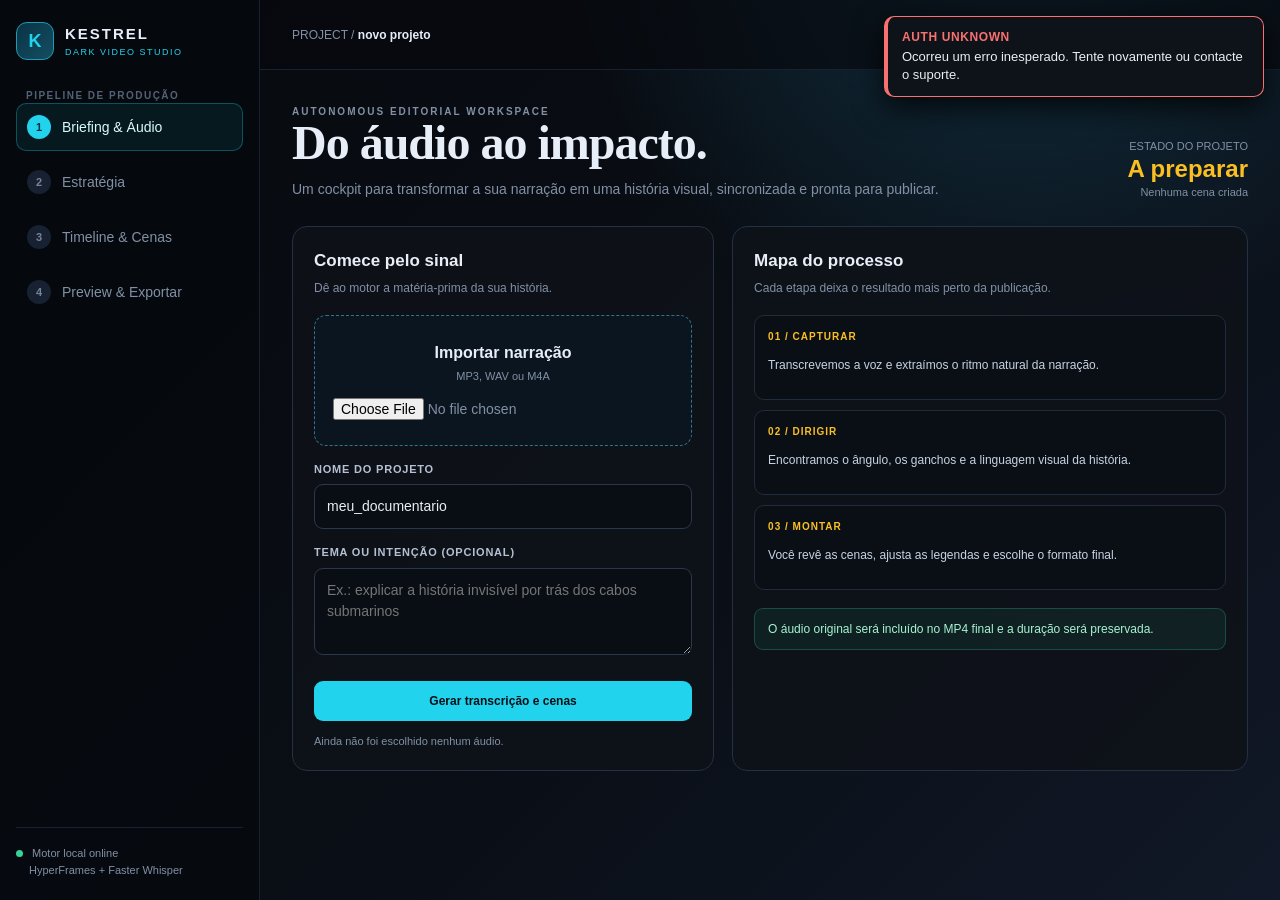
==== frontend/index.html @ e76deb92 "feat: complete Dark Video Studio implementation - Backend: FastAPI with transcribe, build-video, bui" ====
<!DOCTYPE html>
<html lang="pt-PT">
<head>
  <meta charset="UTF-8" />
  <meta name="viewport" content="width=device-width, initial-scale=1.0" />
  <title>Dark Video Studio | Command Center</title>
  <style>
    :root { --bg:#07090d; --panel:#0e1219; --panel2:#121923; --line:#253044; --text:#e8eef7; --muted:#8190a5; --cyan:#22d3ee; --gold:#fbbf24; --green:#34d399; }
    * { box-sizing:border-box; } body { margin:0; min-height:100vh; color:var(--text); background:radial-gradient(circle at 80% -10%,#123344 0,transparent 32%),linear-gradient(135deg,#07090d,#0a0f17 60%,#111827); font:14px/1.5 "Segoe UI",sans-serif; }
    button,input,select,textarea { font:inherit; } button { cursor:pointer; } .shell { min-height:100vh; display:grid; grid-template-columns:260px 1fr; }
    aside { border-right:1px solid #182131; background:rgba(6,9,14,.82); padding:22px 16px; display:flex; flex-direction:column; gap:28px; }
    .brand { display:flex; align-items:center; gap:11px; }.mark { width:38px;height:38px;display:grid;place-items:center;border:1px solid #1d9bb0;background:linear-gradient(135deg,#083344,#164e63);border-radius:11px;color:var(--cyan);font-weight:900;font-size:18px; }.brand b { letter-spacing:2px;font-size:15px; }.brand small { display:block;color:var(--cyan);font-size:9px;letter-spacing:1.5px; }
    .nav-label { color:#536176;text-transform:uppercase;letter-spacing:1.5px;font-size:10px;font-weight:800;padding:0 10px; }.steps { display:grid;gap:7px; }.step { display:flex;align-items:center;gap:11px;padding:11px 10px;border:1px solid transparent;border-radius:10px;color:var(--muted);background:transparent;text-align:left;width:100%; }.step .num { width:24px;height:24px;border-radius:50%;display:grid;place-items:center;background:#182131;color:#75849a;font-size:11px;font-weight:800; }.step.active { background:rgba(34,211,238,.08);border-color:rgba(34,211,238,.3);color:#d9faff; }.step.active .num { background:var(--cyan);color:#042f3b; }.step.done .num { background:var(--green);color:#03251b; }.side-foot { margin-top:auto;border-top:1px solid #182131;padding-top:17px;color:var(--muted);font-size:11px; }.dot { display:inline-block;width:7px;height:7px;border-radius:50%;background:var(--green);margin-right:6px; }
    main { min-width:0; }.topbar { height:70px;border-bottom:1px solid #182131;display:flex;align-items:center;justify-content:space-between;padding:0 32px;background:rgba(7,9,13,.65); }.crumb { color:var(--muted);font-size:12px; }.crumb strong { color:var(--text); }.top-actions { display:flex;gap:9px;align-items:center; }.chip { padding:7px 11px;border:1px solid var(--line);border-radius:8px;color:var(--muted);font-size:11px;background:#0c1119; }.chip.ready { color:#a7f3d0;border-color:#1e6b55; }.content { max-width:1380px;margin:auto;padding:34px 32px 60px; }.hero { display:flex;justify-content:space-between;gap:25px;align-items:end;margin-bottom:26px; }.eyebrow { color:var(--cyan);text-transform:uppercase;letter-spacing:2px;font-size:10px;font-weight:900;margin:0 0 9px; }.hero h1 { font-family:Georgia,serif;font-size:clamp(30px,4vw,48px);line-height:1;margin:0 0 12px;letter-spacing:-1px; }.hero p { color:var(--muted);margin:0;max-width:650px; }.hero-status { text-align:right;color:var(--muted);font-size:11px; }.hero-status b { color:var(--gold);display:block;font-size:24px;line-height:1.2; }
    .view { display:none; }.view.active { display:block;animation:rise .35s ease; } @keyframes rise { from{opacity:0;transform:translateY(8px)}to{opacity:1;transform:none} }.grid { display:grid;gap:18px; }.grid.two { grid-template-columns:minmax(0,.9fr) minmax(0,1.1fr); }.card { background:rgba(14,18,25,.88);border:1px solid var(--line);border-radius:15px;padding:21px; }.card h2 { margin:0 0 5px;font-size:17px; }.sub { color:var(--muted);font-size:12px;margin:0 0 18px; }.label { display:block;color:#b5c1d2;font-size:11px;font-weight:800;text-transform:uppercase;letter-spacing:.8px;margin:15px 0 7px; }.field { width:100%;background:#090e15;color:var(--text);border:1px solid #2b374a;border-radius:9px;padding:11px 12px;outline:none; }.field:focus { border-color:var(--cyan); }.drop { border:1px dashed #347487;border-radius:12px;padding:25px 18px;text-align:center;background:rgba(8,47,73,.19); }.drop strong { display:block;font-size:16px; }.drop span { color:var(--muted);font-size:11px; }.drop input { margin-top:12px;width:100%;color:var(--muted); }.row { display:flex;gap:9px;align-items:center; }.row > * { flex:1; }.btn { border:0;border-radius:9px;padding:11px 14px;color:#031018;background:var(--cyan);font-weight:900;font-size:12px; }.btn.gold { background:var(--gold); }.btn.ghost { color:#c8d4e3;background:#172131;border:1px solid #314057; }.btn:disabled { opacity:.5;cursor:wait; }.actions { display:flex;gap:9px;margin-top:20px; }.actions .btn { flex:1; }.hint { color:var(--muted);font-size:11px;margin:12px 0 0; }.kpis { display:grid;grid-template-columns:repeat(4,1fr);gap:11px;margin-bottom:18px; }.kpi { background:#0c1119;border:1px solid var(--line);border-radius:12px;padding:14px; }.kpi small { color:var(--muted);font-size:10px;text-transform:uppercase;letter-spacing:.7px; }.kpi b { display:block;font-size:22px;margin-top:3px; }.cyan { color:var(--cyan); }.gold { color:var(--gold); }.green { color:var(--green); }
    .strategy-grid { display:grid;grid-template-columns:1fr 1fr;gap:12px; }.strategy-block { background:#0a0f16;border:1px solid #202b3c;border-radius:10px;padding:13px; }.strategy-block h3 { margin:0 0 7px;color:var(--gold);font-size:10px;text-transform:uppercase;letter-spacing:1px; }.strategy-block p,.strategy-block li { color:#c8d3e1;font-size:12px; }.strategy-block ul { margin:0;padding-left:17px; }.source { color:var(--muted);font-size:10px;display:block;margin-top:8px; }
    .timeline { display:grid;gap:10px;margin-top:14px; }.scene { display:grid;grid-template-columns:56px 1fr auto;gap:13px;align-items:center;background:#0a0f16;border:1px solid #202b3c;border-radius:11px;padding:10px; }.scene-index { width:56px;height:50px;display:grid;place-items:center;background:linear-gradient(135deg,#083344,#164e63);color:var(--cyan);border-radius:8px;font-weight:900; }.scene-main { min-width:0; }.scene-top { display:flex;justify-content:space-between;gap:8px;color:var(--muted);font-size:10px;text-transform:uppercase; }.scene textarea { width:100%;margin-top:5px;resize:vertical;min-height:43px;background:transparent;border:0;color:var(--text);outline:none;padding:0;font-size:13px; }.scene select { background:#111a27;color:#bcd0e4;border:1px solid #2b374a;border-radius:7px;padding:7px;font-size:11px; }.empty { padding:35px;text-align:center;color:var(--muted);border:1px dashed #2a374b;border-radius:11px; }.video { width:100%;max-height:570px;background:#020407;border-radius:10px; }.json { max-height:180px;overflow:auto;color:#718096;font:10px/1.4 Consolas,monospace;white-space:pre-wrap;margin-top:15px; }.notice { padding:11px 13px;border-radius:9px;background:rgba(52,211,153,.08);border:1px solid rgba(52,211,153,.25);color:#a7f3d0;font-size:12px;margin-bottom:16px; }.tabs { display:flex;gap:7px;border-bottom:1px solid var(--line);margin-bottom:15px; }.tab { border:0;background:transparent;color:var(--muted);padding:8px 10px;font-size:11px;border-bottom:2px solid transparent; }.tab.active { color:var(--cyan);border-color:var(--cyan); }.api-grid { display:grid;grid-template-columns:1fr 1fr;gap:0 13px; }
    @media(max-width:900px){.shell{grid-template-columns:1fr}aside{position:static;border-right:0;border-bottom:1px solid #182131;padding:13px 16px;}.steps{display:flex;overflow:auto}.step{min-width:max-content}.side-foot{display:none}.topbar{padding:0 18px}.content{padding:24px 18px 45px}.grid.two{grid-template-columns:1fr}.hero{display:block}.hero-status{text-align:left;margin-top:18px}.kpis{grid-template-columns:repeat(2,1fr)}}
    @media(max-width:560px){.strategy-grid,.api-grid{grid-template-columns:1fr}.scene{grid-template-columns:44px 1fr}.scene-index{width:44px;height:44px}.scene select{grid-column:2}.top-actions .chip:first-child{display:none}.actions,.row{flex-direction:column}.row>*{width:100%}}
  </style>
</head>
<body>
  <div class="shell"><aside><div class="brand"><div class="mark">K</div><div><b>KESTREL</b><small>DARK VIDEO STUDIO</small></div></div><div><div class="nav-label">Pipeline de produção</div><div class="steps"><button class="step active" data-view="brief"><span class="num">1</span><span>Briefing & Áudio</span></button><button class="step" data-view="strategy"><span class="num">2</span><span>Estratégia</span></button><button class="step" data-view="edit"><span class="num">3</span><span>Timeline & Cenas</span></button><button class="step" data-view="export"><span class="num">4</span><span>Preview & Exportar</span></button></div></div><div class="side-foot"><span class="dot"></span> Motor local online<br><span style="margin-left:13px">HyperFrames + Faster Whisper</span></div></aside><main><header class="topbar"><div class="crumb">PROJECT / <strong id="crumb-project">novo projeto</strong></div><div class="top-actions"><span class="chip" id="provider-chip">IA local ativa</span><span class="chip ready">● SISTEMA ONLINE</span></div></header><div class="content"><section class="hero"><div><p class="eyebrow">Autonomous editorial workspace</p><h1>Do áudio ao impacto.</h1><p>Um cockpit para transformar a sua narração em uma história visual, sincronizada e pronta para publicar.</p></div><div class="hero-status">ESTADO DO PROJETO<b id="hero-status">A preparar</b><span id="hero-meta">Nenhuma cena criada</span></div></section>
  <section class="view active" id="view-brief"><div class="grid two"><div class="card"><h2>Comece pelo sinal</h2><p class="sub">Dê ao motor a matéria-prima da sua história.</p><div class="drop"><strong>Importar narração</strong><span>MP3, WAV ou M4A</span><input id="audio-file" type="file" accept="audio/*" /></div><label class="label" for="project-name">Nome do projeto</label><input class="field" id="project-name" value="meu_documentario" placeholder="nome do projeto" /><label class="label" for="brief-topic">Tema ou intenção (opcional)</label><textarea class="field" id="brief-topic" rows="3" placeholder="Ex.: explicar a história invisível por trás dos cabos submarinos"></textarea><div class="actions"><button class="btn" id="transcribe-btn">Gerar transcrição e cenas</button></div><p class="hint" id="audio-hint">Ainda não foi escolhido nenhum áudio.</p></div><div class="card"><h2>Mapa do processo</h2><p class="sub">Cada etapa deixa o resultado mais perto da publicação.</p><div class="strategy-block"><h3>01 / Capturar</h3><p>Transcrevemos a voz e extraímos o ritmo natural da narração.</p></div><div class="strategy-block" style="margin-top:10px"><h3>02 / Dirigir</h3><p>Encontramos o ângulo, os ganchos e a linguagem visual da história.</p></div><div class="strategy-block" style="margin-top:10px"><h3>03 / Montar</h3><p>Você revê as cenas, ajusta as legendas e escolhe o formato final.</p></div><div class="notice" style="margin-top:18px">O áudio original será incluído no MP4 final e a duração será preservada.</div></div></div></section>
  <section class="view" id="view-strategy"><div class="card"><div class="row"><div><h2>Radar editorial</h2><p class="sub">Encontre um ângulo forte antes de gastar tempo a editar.</p></div><button class="btn gold" id="strategy-btn">Analisar com IA gratuita</button></div><div class="strategy-grid"><div><label class="label" for="strategy-niche">Tema ou nicho</label><input class="field" id="strategy-niche" placeholder="Tema do documentário" /></div><div><label class="label" for="strategy-context">Contexto da narração</label><textarea class="field" id="strategy-context" rows="2" placeholder="O que a audiência precisa entender?"></textarea></div></div><div id="strategy-result" class="strategy-grid" style="display:none;margin-top:18px"></div></div><div class="kpis" style="margin-top:18px"><div class="kpi"><small>Formato</small><b class="cyan" id="kpi-format">9:16</b></div><div class="kpi"><small>Cenas detectadas</small><b id="kpi-scenes">0</b></div><div class="kpi"><small>Duração</small><b class="gold" id="kpi-duration">--</b></div><div class="kpi"><small>Estado</small><b class="green" id="kpi-state">Rascunho</b></div></div></section>
  <section class="view" id="view-edit"><div class="card"><div class="row"><div><h2>Timeline de edição</h2><p class="sub">Ajuste o texto de cada cena antes de renderizar.</p></div><div class="row"><select class="field" id="transition"><option value="fade">Fade</option><option value="slide_left">Slide</option><option value="cut">Corte</option></select><select class="field" id="effect"><option value="cinematic">Cinematic</option><option value="glow">Glow</option><option value="clean">Clean</option></select></div></div><div class="tabs"><button class="tab active" data-ratio="vertical">VERTICAL 9:16</button><button class="tab" data-ratio="square">QUADRADO 1:1</button><button class="tab" data-ratio="landscape">HORIZONTAL 16:9</button></div><div id="timeline" class="timeline"><div class="empty">Gere a transcrição para abrir a timeline de edição.</div></div></div></section>
  <section class="view" id="view-export"><div class="grid two"><div class="card"><h2>Preview final</h2><p class="sub">Veja exatamente o ficheiro exportado.</p><video id="video-preview" class="video" controls playsinline style="display:none"></video><div id="preview-empty" class="empty">O preview aparecerá depois do render.</div><div class="actions"><button class="btn gold" id="build-btn">Renderizar vídeo final</button><button class="btn ghost" id="shorts-btn">Gerar short vertical</button><a class="btn ghost" id="video-link" href="#" target="_blank" style="display:none;text-align:center;text-decoration:none">Abrir MP4</a></div></div><div class="card"><h2>Entrega</h2><p class="sub">Configurações aplicadas ao próximo render.</p><div class="strategy-block"><h3>Motor de composição</h3><p>HyperFrames · 30 FPS · H.264 · áudio AAC</p></div><div class="strategy-block" style="margin-top:10px"><h3>Conteúdo</h3><p id="delivery-summary">Nenhum vídeo renderizado.</p></div><pre class="json" id="result">Aguardando operação...</pre></div></div></section></div></main></div>
  <script src="auth-handler.js"></script>
  <script>
    // Served from the same origin as the API, so a relative base works on any
    // port and no CORS preflight is involved.
    const apiBase = '';
    const auth = window.AuthHandler ? new window.AuthHandler.AuthErrorHandler({
      feedback: 'toast',
      onRedirect: () => openSettings(),
    }) : null;
    let storyboard = []; let selectedAspectRatio = 'vertical';
    const $ = (id) => document.getElementById(id);
    // Server data (captions come from a transcript) must never be parsed as HTML.
    const esc = (value) => String(value ?? '').replace(/[&<>"']/g, (c) => ({ '&': '&amp;', '<': '&lt;', '>': '&gt;', '"': '&quot;', "'": '&#x27;' }[c]));
    async function apiFetch(path, options) {
      const response = await fetch(`${apiBase}${path}`, options);
      if (response.ok) return response;
      let body = null;
      try { body = await response.json(); } catch { body = null; }
      if (auth) {
        const error = auth.parse(response, body);
        auth.showFeedback(error);
        if (error.requiresSettings) openSettings();
      }
      throw new Error((body && (body.message || body.detail || body.error)) || `Erro ${response.status}`);
    }
    function setStatus(text, meta = '') { $('hero-status').textContent = text; $('hero-meta').textContent = meta; }
    function openSettings() { const panel = document.getElementById('settings-panel'); if (panel) panel.style.display = 'block'; }
    function navigate(view) { document.querySelectorAll('.view').forEach((item) => item.classList.toggle('active', item.id === `view-${view}`)); document.querySelectorAll('.step').forEach((item) => item.classList.toggle('active', item.dataset.view === view)); }
    document.querySelectorAll('.step').forEach((button) => button.addEventListener('click', () => navigate(button.dataset.view)));
    $('audio-file').addEventListener('change', () => { $('audio-hint').textContent = $('audio-file').files[0]?.name || 'Ainda não foi escolhido nenhum áudio.'; });
    function renderTimeline(items) { storyboard = items.map((scene) => ({ ...scene })); $('kpi-scenes').textContent = storyboard.length; $('timeline').innerHTML = storyboard.length ? storyboard.map((scene, index) => `<div class="scene"><div class="scene-index">${String(index + 1).padStart(2, '0')}</div><div class="scene-main"><div class="scene-top"><span>${esc(scene.tone || 'narrative')}</span><span>${Number(scene.start) || 0}s → ${Number(scene.end) || 0}s</span></div><textarea data-index="${index}">${esc(scene.caption || scene.headline || '')}</textarea></div><select data-effect-index="${index}"><option value="cinematic">Cinematic</option><option value="glow">Glow</option><option value="clean">Clean</option></select></div>`).join('') : '<div class="empty">Nenhuma cena disponível.</div>'; $('timeline').querySelectorAll('textarea').forEach((field) => field.addEventListener('input', (event) => { storyboard[Number(event.target.dataset.index)].caption = event.target.value; })); $('timeline').querySelectorAll('select').forEach((field) => field.addEventListener('change', (event) => { storyboard[Number(event.target.dataset.effectIndex)].effect = event.target.value; })); }
    function displayResult(data) { $('result').textContent = JSON.stringify(data, null, 2); const items = data?.render_real?.storyboard || data?.render?.storyboard || data?.storyboard || []; renderTimeline(items); const seconds = data?.segments?.length ? data.segments[data.segments.length - 1].end : 0; $('kpi-duration').textContent = seconds ? `${Math.round(seconds)}s` : '--'; $('crumb-project').textContent = data.project_name || $('project-name').value; }
    $('transcribe-btn').addEventListener('click', async () => { const file = $('audio-file').files[0]; if (!file) { setStatus('Falta o áudio', 'Escolha uma narração para começar'); return; } const name = $('project-name').value.trim() || 'meu_documentario'; const form = new FormData(); form.append('file', file); form.append('project_name', name); setStatus('A transcrever...', 'A separar ideias e ritmo'); $('transcribe-btn').disabled = true; try { const response = await apiFetch('/api/transcribe', { method:'POST', body:form }); const data = await response.json(); displayResult(data); $('strategy-niche').value = $('brief-topic').value; $('strategy-context').value = data.segments.map((item) => item.text).join(' '); $('kpi-state').textContent = 'Estruturado'; setStatus('Cenas prontas', `${data.segments.length} segmentos detectados`); navigate('edit'); } catch (error) { setStatus('Erro', error.message); } finally { $('transcribe-btn').disabled = false; } });
    $('strategy-btn').addEventListener('click', async () => { const niche = $('strategy-niche').value.trim() || $('brief-topic').value.trim(); if (!niche) { setStatus('Falta o tema', 'Indique um nicho para analisar'); return; } $('strategy-btn').disabled = true; setStatus('A analisar...', 'A procurar o melhor ângulo'); try { const response = await apiFetch('/api/strategy', { method:'POST', headers:{'Content-Type':'application/json'}, body:JSON.stringify({ niche, transcript:$('strategy-context').value }) }); const data = await response.json(); $('strategy-result').style.display = 'grid'; $('strategy-result').innerHTML = `<div class="strategy-block"><h3>Ângulo recomendado</h3><p>${esc(data.angle)}</p><p><strong>Gancho:</strong> ${esc(data.hook)}</p><span class="source">Fonte: ${esc(data.source)}</span></div><div class="strategy-block"><h3>Títulos e capítulos</h3><ul>${(data.titles || []).map((item) => `<li>${esc(item)}</li>`).join('')}</ul><strong>Capítulos</strong><ul>${(data.chapters || []).map((item) => `<li>${esc(item)}</li>`).join('')}</ul></div>`; setStatus('Estratégia pronta', 'Ângulo editorial definido'); } catch (error) { setStatus('Falha na análise', error.message); } finally { $('strategy-btn').disabled = false; } });
    document.querySelectorAll('.tab').forEach((tab) => tab.addEventListener('click', () => { selectedAspectRatio = tab.dataset.ratio; document.querySelectorAll('.tab').forEach((item) => item.classList.toggle('active', item === tab)); $('kpi-format').textContent = tab.textContent.split(' ')[1]; }));
    $('build-btn').addEventListener('click', async () => { const name = $('project-name').value.trim() || 'meu_documentario'; if (!storyboard.length) { setStatus('Falta a timeline', 'Gere primeiro a transcrição'); navigate('brief'); return; } const form = new FormData(); form.append('project_name', name); form.append('transition', $('transition').value); form.append('effect', $('effect').value); form.append('include_captions', 'true'); form.append('aspect_ratio', selectedAspectRatio); form.append('topic', ($('strategy-niche').value || $('brief-topic').value || '').trim()); form.append('storyboard_json', JSON.stringify(storyboard)); $('build-btn').disabled = true; setStatus('A renderizar...', 'Composição, legendas e áudio — pode demorar 1-2 minutos'); $('delivery-summary').textContent = 'A compor...'; try { const response = await apiFetch('/api/build-video', { method:'POST', body:form }); const data = await response.json(); const render = data.render_real || data.render || {}; if (render.status === 'error') throw new Error(render.error || 'O render falhou'); displayResult(data); const url = `${apiBase}/api/project/${encodeURIComponent(name)}/video?t=${Date.now()}`; $('video-preview').src = url; $('video-preview').style.display = 'block'; $('preview-empty').style.display = 'none'; $('video-link').href = url; $('video-link').style.display = 'block'; const withMedia = typeof render.scenes_with_media === 'number' ? render.scenes_with_media : '?'; $('delivery-summary').textContent = `${render.resolution || '?'} · ${Math.round(render.video_duration || 0)}s · ${withMedia} cena(s) com imagem · áudio incluído`; $('kpi-state').textContent = 'Exportado'; setStatus('Vídeo pronto', 'MP4 completo para publicar'); navigate('export'); } catch (error) { setStatus('Erro no render', error.message); } finally { $('build-btn').disabled = false; } });
    $('shorts-btn').addEventListener('click', async () => { const name = $('project-name').value.trim() || 'meu_documentario'; $('shorts-btn').disabled = true; setStatus('A detectar destaques...', 'A escolher os melhores momentos'); $('delivery-summary').textContent = 'A analisar destaques...'; try { const form = new FormData(); form.append('project_name', name); form.append('aspect_ratio', 'vertical'); form.append('include_karaoke', 'true'); form.append('max_highlights', '3'); const response = await apiFetch('/api/shorts', { method:'POST', body:form }); const data = await response.json(); const url = `${apiBase}/api/project/${encodeURIComponent(name)}/shorts/video?t=${Date.now()}`; $('video-preview').src = url; $('video-preview').style.display = 'block'; $('preview-empty').style.display = 'none'; $('video-link').href = url; $('video-link').style.display = 'block'; $('delivery-summary').textContent = `Short ${Math.round(data.video_duration || 0)}s · ${data.highlights_count} destaques · ${data.resolution || '?'} · karaoke ${data.karaoke ? 'on' : 'off'}`; setStatus('Short pronto', `${data.highlights_count} destaques cortados`); $('result').textContent = JSON.stringify(data, null, 2); } catch (error) { setStatus('Erro no short', error.message); } finally { $('shorts-btn').disabled = false; } });
    apiFetch('/api/providers').then((response) => response.json()).then((data) => {
      const providers = data.providers || {};
      const active = Object.values(providers).filter((item) => item.enabled).length;
      const chip = $('provider-chip');
      chip.textContent = active ? `${active} fornecedor(es) ativo(s)` : 'Nenhum fornecedor activo';
      const ai = providers.openrouter || {};
      if (ai.quota_exhausted) {
        chip.textContent = 'IA: quota diária esgotada';
        chip.classList.add('ready');
        chip.title = `0 de ${ai.quota_limit ?? '?'} pedidos grátis usados hoje. A IA volta a funcionar amanhã.`;
      } else if (typeof ai.quota_remaining === 'number' && ai.quota_limit) {
        chip.textContent = `IA: ${ai.quota_remaining}/${ai.quota_limit} grátis hoje`;
        chip.title = 'Pedidos restantes no plano gratuito do OpenRouter para hoje';
        if (ai.quota_remaining <= 5) chip.classList.add('ready');
      }
    }).catch(() => { $('provider-chip').textContent = 'API offline'; });
  </script>
  <script>
    const settingsButton = document.createElement('button');
    settingsButton.className = 'chip';
    settingsButton.textContent = '⚙ APIs';
    settingsButton.style.cursor = 'pointer';
    document.querySelector('.top-actions').prepend(settingsButton);
    const settingsPanel = document.createElement('div');
    settingsPanel.id = 'settings-panel';
    settingsPanel.style.cssText = 'display:none;position:fixed;z-index:20;top:78px;right:24px;width:min(440px,calc(100vw - 32px));background:#0e1219;border:1px solid #314057;border-radius:14px;padding:18px;box-shadow:0 18px 60px #000b;color:#e8eef7';
    settingsPanel.innerHTML = '<h2 style="margin:0 0 5px;font-size:16px">Configurar fornecedores</h2><p style="color:#8190a5;font-size:11px;margin:0 0 12px">As chaves ficam no .env local. Use apenas modelos OpenRouter terminados em :free.</p><div style="display:grid;gap:9px"><input id="settings-openrouter-key" class="field" type="password" placeholder="OpenRouter API key" autocomplete="off"><input id="settings-model" class="field" value="nvidia/nemotron-3-nano-omni-30b-a3b-reasoning:free" placeholder="Modelo gratuito :free"><input id="settings-pexels-key" class="field" type="password" placeholder="Pexels API key" autocomplete="off"><input id="settings-pixabay-key" class="field" type="password" placeholder="Pixabay API key" autocomplete="off"><button id="settings-save" class="btn">Guardar configurações</button><button id="settings-test" class="btn ghost">Testar chave de IA</button><span id="settings-status" style="color:#8190a5;font-size:11px"></span></div>';
    document.body.appendChild(settingsPanel);
    settingsButton.addEventListener('click', () => { settingsPanel.style.display = settingsPanel.style.display === 'none' ? 'block' : 'none'; });
    document.getElementById('settings-save').addEventListener('click', async () => {
      const status = document.getElementById('settings-status');
      const values = { openrouter_api_key: document.getElementById('settings-openrouter-key').value, openrouter_model: document.getElementById('settings-model').value, pexels_api_key: document.getElementById('settings-pexels-key').value, pixabay_api_key: document.getElementById('settings-pixabay-key').value };
      try { const response = await apiFetch('/api/settings', { method:'POST', headers:{'Content-Type':'application/json'}, body:JSON.stringify(values) }); const data = await response.json(); status.textContent = 'Guardado. Fornecedores ativos: ' + Object.values(data.providers).filter((item) => item.enabled).length; } catch (error) { status.textContent = error.message; }
    });
    document.getElementById('settings-test').addEventListener('click', async () => {
      const status = document.getElementById('settings-status');
      status.textContent = 'A testar...';
      try {
        const response = await apiFetch('/api/ai/test', { method:'POST' });
        const data = await response.json();
        status.textContent = `OK: ${data.model} respondeu "${data.response}"`;
      } catch (error) {
        status.textContent = `Falhou: ${error.message}`;
      }
    });
  </script>
</body>
</html>
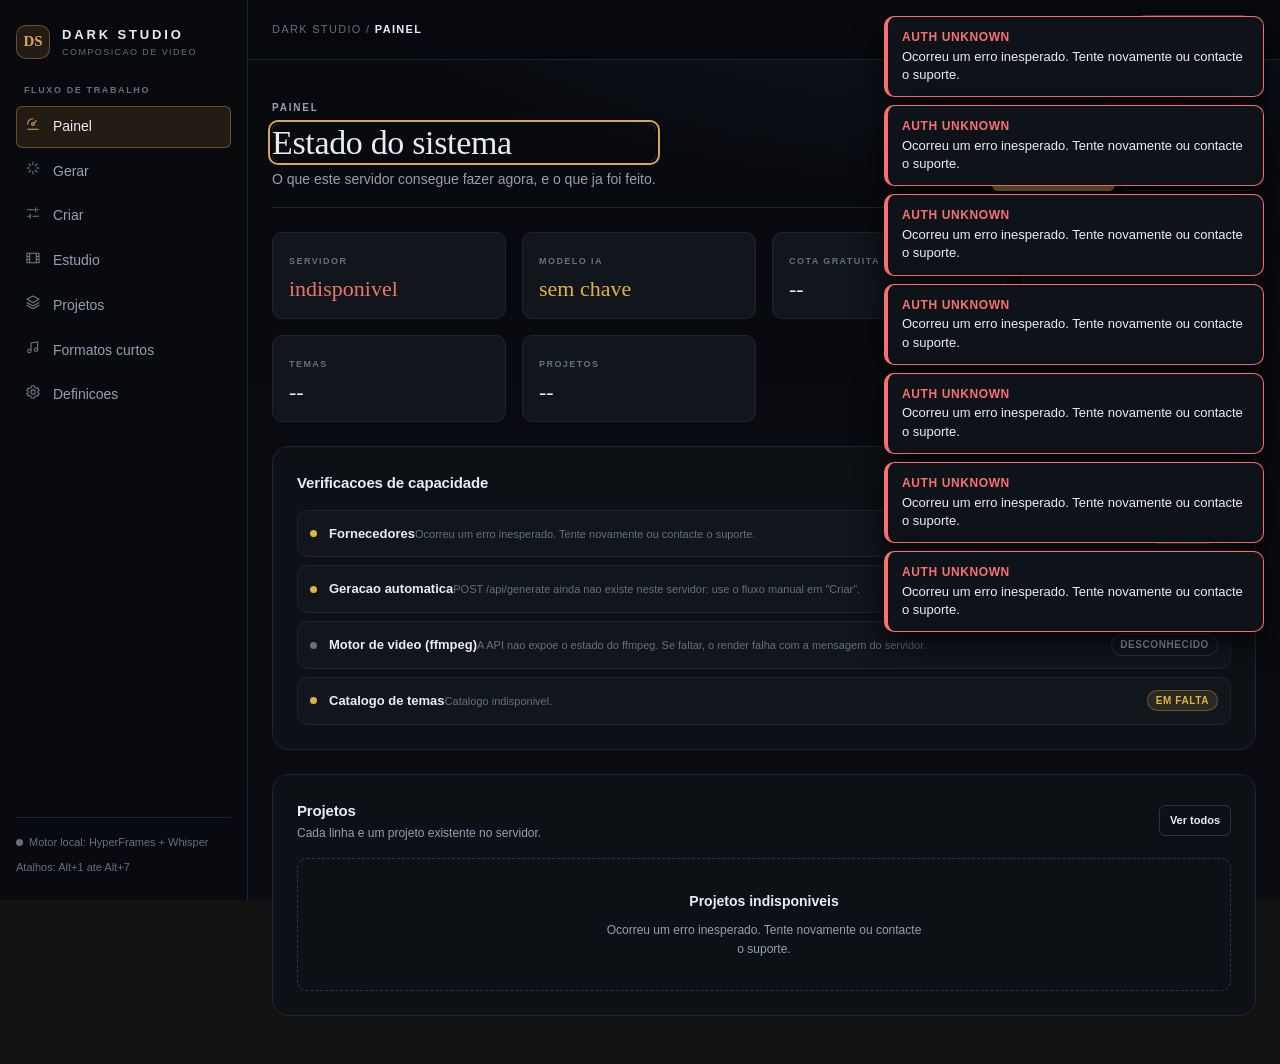
==== commit 4a82c4e6: "feat: one-click generator orchestrator and modular WebUI Adds backend/services/generator.py: a job r" ====
--- a/frontend/index.html
+++ b/frontend/index.html
@@ -1,112 +1,64 @@
-<!DOCTYPE html>
-<html lang="pt-PT">
-<head>
-  <meta charset="UTF-8" />
-  <meta name="viewport" content="width=device-width, initial-scale=1.0" />
-  <title>Dark Video Studio | Command Center</title>
-  <style>
-    :root { --bg:#07090d; --panel:#0e1219; --panel2:#121923; --line:#253044; --text:#e8eef7; --muted:#8190a5; --cyan:#22d3ee; --gold:#fbbf24; --green:#34d399; }
-    * { box-sizing:border-box; } body { margin:0; min-height:100vh; color:var(--text); background:radial-gradient(circle at 80% -10%,#123344 0,transparent 32%),linear-gradient(135deg,#07090d,#0a0f17 60%,#111827); font:14px/1.5 "Segoe UI",sans-serif; }
-    button,input,select,textarea { font:inherit; } button { cursor:pointer; } .shell { min-height:100vh; display:grid; grid-template-columns:260px 1fr; }
-    aside { border-right:1px solid #182131; background:rgba(6,9,14,.82); padding:22px 16px; display:flex; flex-direction:column; gap:28px; }
-    .brand { display:flex; align-items:center; gap:11px; }.mark { width:38px;height:38px;display:grid;place-items:center;border:1px solid #1d9bb0;background:linear-gradient(135deg,#083344,#164e63);border-radius:11px;color:var(--cyan);font-weight:900;font-size:18px; }.brand b { letter-spacing:2px;font-size:15px; }.brand small { display:block;color:var(--cyan);font-size:9px;letter-spacing:1.5px; }
-    .nav-label { color:#536176;text-transform:uppercase;letter-spacing:1.5px;font-size:10px;font-weight:800;padding:0 10px; }.steps { display:grid;gap:7px; }.step { display:flex;align-items:center;gap:11px;padding:11px 10px;border:1px solid transparent;border-radius:10px;color:var(--muted);background:transparent;text-align:left;width:100%; }.step .num { width:24px;height:24px;border-radius:50%;display:grid;place-items:center;background:#182131;color:#75849a;font-size:11px;font-weight:800; }.step.active { background:rgba(34,211,238,.08);border-color:rgba(34,211,238,.3);color:#d9faff; }.step.active .num { background:var(--cyan);color:#042f3b; }.step.done .num { background:var(--green);color:#03251b; }.side-foot { margin-top:auto;border-top:1px solid #182131;padding-top:17px;color:var(--muted);font-size:11px; }.dot { display:inline-block;width:7px;height:7px;border-radius:50%;background:var(--green);margin-right:6px; }
-    main { min-width:0; }.topbar { height:70px;border-bottom:1px solid #182131;display:flex;align-items:center;justify-content:space-between;padding:0 32px;background:rgba(7,9,13,.65); }.crumb { color:var(--muted);font-size:12px; }.crumb strong { color:var(--text); }.top-actions { display:flex;gap:9px;align-items:center; }.chip { padding:7px 11px;border:1px solid var(--line);border-radius:8px;color:var(--muted);font-size:11px;background:#0c1119; }.chip.ready { color:#a7f3d0;border-color:#1e6b55; }.content { max-width:1380px;margin:auto;padding:34px 32px 60px; }.hero { display:flex;justify-content:space-between;gap:25px;align-items:end;margin-bottom:26px; }.eyebrow { color:var(--cyan);text-transform:uppercase;letter-spacing:2px;font-size:10px;font-weight:900;margin:0 0 9px; }.hero h1 { font-family:Georgia,serif;font-size:clamp(30px,4vw,48px);line-height:1;margin:0 0 12px;letter-spacing:-1px; }.hero p { color:var(--muted);margin:0;max-width:650px; }.hero-status { text-align:right;color:var(--muted);font-size:11px; }.hero-status b { color:var(--gold);display:block;font-size:24px;line-height:1.2; }
-    .view { display:none; }.view.active { display:block;animation:rise .35s ease; } @keyframes rise { from{opacity:0;transform:translateY(8px)}to{opacity:1;transform:none} }.grid { display:grid;gap:18px; }.grid.two { grid-template-columns:minmax(0,.9fr) minmax(0,1.1fr); }.card { background:rgba(14,18,25,.88);border:1px solid var(--line);border-radius:15px;padding:21px; }.card h2 { margin:0 0 5px;font-size:17px; }.sub { color:var(--muted);font-size:12px;margin:0 0 18px; }.label { display:block;color:#b5c1d2;font-size:11px;font-weight:800;text-transform:uppercase;letter-spacing:.8px;margin:15px 0 7px; }.field { width:100%;background:#090e15;color:var(--text);border:1px solid #2b374a;border-radius:9px;padding:11px 12px;outline:none; }.field:focus { border-color:var(--cyan); }.drop { border:1px dashed #347487;border-radius:12px;padding:25px 18px;text-align:center;background:rgba(8,47,73,.19); }.drop strong { display:block;font-size:16px; }.drop span { color:var(--muted);font-size:11px; }.drop input { margin-top:12px;width:100%;color:var(--muted); }.row { display:flex;gap:9px;align-items:center; }.row > * { flex:1; }.btn { border:0;border-radius:9px;padding:11px 14px;color:#031018;background:var(--cyan);font-weight:900;font-size:12px; }.btn.gold { background:var(--gold); }.btn.ghost { color:#c8d4e3;background:#172131;border:1px solid #314057; }.btn:disabled { opacity:.5;cursor:wait; }.actions { display:flex;gap:9px;margin-top:20px; }.actions .btn { flex:1; }.hint { color:var(--muted);font-size:11px;margin:12px 0 0; }.kpis { display:grid;grid-template-columns:repeat(4,1fr);gap:11px;margin-bottom:18px; }.kpi { background:#0c1119;border:1px solid var(--line);border-radius:12px;padding:14px; }.kpi small { color:var(--muted);font-size:10px;text-transform:uppercase;letter-spacing:.7px; }.kpi b { display:block;font-size:22px;margin-top:3px; }.cyan { color:var(--cyan); }.gold { color:var(--gold); }.green { color:var(--green); }
-    .strategy-grid { display:grid;grid-template-columns:1fr 1fr;gap:12px; }.strategy-block { background:#0a0f16;border:1px solid #202b3c;border-radius:10px;padding:13px; }.strategy-block h3 { margin:0 0 7px;color:var(--gold);font-size:10px;text-transform:uppercase;letter-spacing:1px; }.strategy-block p,.strategy-block li { color:#c8d3e1;font-size:12px; }.strategy-block ul { margin:0;padding-left:17px; }.source { color:var(--muted);font-size:10px;display:block;margin-top:8px; }
-    .timeline { display:grid;gap:10px;margin-top:14px; }.scene { display:grid;grid-template-columns:56px 1fr auto;gap:13px;align-items:center;background:#0a0f16;border:1px solid #202b3c;border-radius:11px;padding:10px; }.scene-index { width:56px;height:50px;display:grid;place-items:center;background:linear-gradient(135deg,#083344,#164e63);color:var(--cyan);border-radius:8px;font-weight:900; }.scene-main { min-width:0; }.scene-top { display:flex;justify-content:space-between;gap:8px;color:var(--muted);font-size:10px;text-transform:uppercase; }.scene textarea { width:100%;margin-top:5px;resize:vertical;min-height:43px;background:transparent;border:0;color:var(--text);outline:none;padding:0;font-size:13px; }.scene select { background:#111a27;color:#bcd0e4;border:1px solid #2b374a;border-radius:7px;padding:7px;font-size:11px; }.empty { padding:35px;text-align:center;color:var(--muted);border:1px dashed #2a374b;border-radius:11px; }.video { width:100%;max-height:570px;background:#020407;border-radius:10px; }.json { max-height:180px;overflow:auto;color:#718096;font:10px/1.4 Consolas,monospace;white-space:pre-wrap;margin-top:15px; }.notice { padding:11px 13px;border-radius:9px;background:rgba(52,211,153,.08);border:1px solid rgba(52,211,153,.25);color:#a7f3d0;font-size:12px;margin-bottom:16px; }.tabs { display:flex;gap:7px;border-bottom:1px solid var(--line);margin-bottom:15px; }.tab { border:0;background:transparent;color:var(--muted);padding:8px 10px;font-size:11px;border-bottom:2px solid transparent; }.tab.active { color:var(--cyan);border-color:var(--cyan); }.api-grid { display:grid;grid-template-columns:1fr 1fr;gap:0 13px; }
-    @media(max-width:900px){.shell{grid-template-columns:1fr}aside{position:static;border-right:0;border-bottom:1px solid #182131;padding:13px 16px;}.steps{display:flex;overflow:auto}.step{min-width:max-content}.side-foot{display:none}.topbar{padding:0 18px}.content{padding:24px 18px 45px}.grid.two{grid-template-columns:1fr}.hero{display:block}.hero-status{text-align:left;margin-top:18px}.kpis{grid-template-columns:repeat(2,1fr)}}
-    @media(max-width:560px){.strategy-grid,.api-grid{grid-template-columns:1fr}.scene{grid-template-columns:44px 1fr}.scene-index{width:44px;height:44px}.scene select{grid-column:2}.top-actions .chip:first-child{display:none}.actions,.row{flex-direction:column}.row>*{width:100%}}
-  </style>
-</head>
-<body>
-  <div class="shell"><aside><div class="brand"><div class="mark">K</div><div><b>KESTREL</b><small>DARK VIDEO STUDIO</small></div></div><div><div class="nav-label">Pipeline de produção</div><div class="steps"><button class="step active" data-view="brief"><span class="num">1</span><span>Briefing & Áudio</span></button><button class="step" data-view="strategy"><span class="num">2</span><span>Estratégia</span></button><button class="step" data-view="edit"><span class="num">3</span><span>Timeline & Cenas</span></button><button class="step" data-view="export"><span class="num">4</span><span>Preview & Exportar</span></button></div></div><div class="side-foot"><span class="dot"></span> Motor local online<br><span style="margin-left:13px">HyperFrames + Faster Whisper</span></div></aside><main><header class="topbar"><div class="crumb">PROJECT / <strong id="crumb-project">novo projeto</strong></div><div class="top-actions"><span class="chip" id="provider-chip">IA local ativa</span><span class="chip ready">● SISTEMA ONLINE</span></div></header><div class="content"><section class="hero"><div><p class="eyebrow">Autonomous editorial workspace</p><h1>Do áudio ao impacto.</h1><p>Um cockpit para transformar a sua narração em uma história visual, sincronizada e pronta para publicar.</p></div><div class="hero-status">ESTADO DO PROJETO<b id="hero-status">A preparar</b><span id="hero-meta">Nenhuma cena criada</span></div></section>
-  <section class="view active" id="view-brief"><div class="grid two"><div class="card"><h2>Comece pelo sinal</h2><p class="sub">Dê ao motor a matéria-prima da sua história.</p><div class="drop"><strong>Importar narração</strong><span>MP3, WAV ou M4A</span><input id="audio-file" type="file" accept="audio/*" /></div><label class="label" for="project-name">Nome do projeto</label><input class="field" id="project-name" value="meu_documentario" placeholder="nome do projeto" /><label class="label" for="brief-topic">Tema ou intenção (opcional)</label><textarea class="field" id="brief-topic" rows="3" placeholder="Ex.: explicar a história invisível por trás dos cabos submarinos"></textarea><div class="actions"><button class="btn" id="transcribe-btn">Gerar transcrição e cenas</button></div><p class="hint" id="audio-hint">Ainda não foi escolhido nenhum áudio.</p></div><div class="card"><h2>Mapa do processo</h2><p class="sub">Cada etapa deixa o resultado mais perto da publicação.</p><div class="strategy-block"><h3>01 / Capturar</h3><p>Transcrevemos a voz e extraímos o ritmo natural da narração.</p></div><div class="strategy-block" style="margin-top:10px"><h3>02 / Dirigir</h3><p>Encontramos o ângulo, os ganchos e a linguagem visual da história.</p></div><div class="strategy-block" style="margin-top:10px"><h3>03 / Montar</h3><p>Você revê as cenas, ajusta as legendas e escolhe o formato final.</p></div><div class="notice" style="margin-top:18px">O áudio original será incluído no MP4 final e a duração será preservada.</div></div></div></section>
-  <section class="view" id="view-strategy"><div class="card"><div class="row"><div><h2>Radar editorial</h2><p class="sub">Encontre um ângulo forte antes de gastar tempo a editar.</p></div><button class="btn gold" id="strategy-btn">Analisar com IA gratuita</button></div><div class="strategy-grid"><div><label class="label" for="strategy-niche">Tema ou nicho</label><input class="field" id="strategy-niche" placeholder="Tema do documentário" /></div><div><label class="label" for="strategy-context">Contexto da narração</label><textarea class="field" id="strategy-context" rows="2" placeholder="O que a audiência precisa entender?"></textarea></div></div><div id="strategy-result" class="strategy-grid" style="display:none;margin-top:18px"></div></div><div class="kpis" style="margin-top:18px"><div class="kpi"><small>Formato</small><b class="cyan" id="kpi-format">9:16</b></div><div class="kpi"><small>Cenas detectadas</small><b id="kpi-scenes">0</b></div><div class="kpi"><small>Duração</small><b class="gold" id="kpi-duration">--</b></div><div class="kpi"><small>Estado</small><b class="green" id="kpi-state">Rascunho</b></div></div></section>
-  <section class="view" id="view-edit"><div class="card"><div class="row"><div><h2>Timeline de edição</h2><p class="sub">Ajuste o texto de cada cena antes de renderizar.</p></div><div class="row"><select class="field" id="transition"><option value="fade">Fade</option><option value="slide_left">Slide</option><option value="cut">Corte</option></select><select class="field" id="effect"><option value="cinematic">Cinematic</option><option value="glow">Glow</option><option value="clean">Clean</option></select></div></div><div class="tabs"><button class="tab active" data-ratio="vertical">VERTICAL 9:16</button><button class="tab" data-ratio="square">QUADRADO 1:1</button><button class="tab" data-ratio="landscape">HORIZONTAL 16:9</button></div><div id="timeline" class="timeline"><div class="empty">Gere a transcrição para abrir a timeline de edição.</div></div></div></section>
-  <section class="view" id="view-export"><div class="grid two"><div class="card"><h2>Preview final</h2><p class="sub">Veja exatamente o ficheiro exportado.</p><video id="video-preview" class="video" controls playsinline style="display:none"></video><div id="preview-empty" class="empty">O preview aparecerá depois do render.</div><div class="actions"><button class="btn gold" id="build-btn">Renderizar vídeo final</button><button class="btn ghost" id="shorts-btn">Gerar short vertical</button><a class="btn ghost" id="video-link" href="#" target="_blank" style="display:none;text-align:center;text-decoration:none">Abrir MP4</a></div></div><div class="card"><h2>Entrega</h2><p class="sub">Configurações aplicadas ao próximo render.</p><div class="strategy-block"><h3>Motor de composição</h3><p>HyperFrames · 30 FPS · H.264 · áudio AAC</p></div><div class="strategy-block" style="margin-top:10px"><h3>Conteúdo</h3><p id="delivery-summary">Nenhum vídeo renderizado.</p></div><pre class="json" id="result">Aguardando operação...</pre></div></div></section></div></main></div>
-  <script src="auth-handler.js"></script>
-  <script>
-    // Served from the same origin as the API, so a relative base works on any
-    // port and no CORS preflight is involved.
-    const apiBase = '';
-    const auth = window.AuthHandler ? new window.AuthHandler.AuthErrorHandler({
-      feedback: 'toast',
-      onRedirect: () => openSettings(),
-    }) : null;
-    let storyboard = []; let selectedAspectRatio = 'vertical';
-    const $ = (id) => document.getElementById(id);
-    // Server data (captions come from a transcript) must never be parsed as HTML.
-    const esc = (value) => String(value ?? '').replace(/[&<>"']/g, (c) => ({ '&': '&amp;', '<': '&lt;', '>': '&gt;', '"': '&quot;', "'": '&#x27;' }[c]));
-    async function apiFetch(path, options) {
-      const response = await fetch(`${apiBase}${path}`, options);
-      if (response.ok) return response;
-      let body = null;
-      try { body = await response.json(); } catch { body = null; }
-      if (auth) {
-        const error = auth.parse(response, body);
-        auth.showFeedback(error);
-        if (error.requiresSettings) openSettings();
-      }
-      throw new Error((body && (body.message || body.detail || body.error)) || `Erro ${response.status}`);
-    }
-    function setStatus(text, meta = '') { $('hero-status').textContent = text; $('hero-meta').textContent = meta; }
-    function openSettings() { const panel = document.getElementById('settings-panel'); if (panel) panel.style.display = 'block'; }
-    function navigate(view) { document.querySelectorAll('.view').forEach((item) => item.classList.toggle('active', item.id === `view-${view}`)); document.querySelectorAll('.step').forEach((item) => item.classList.toggle('active', item.dataset.view === view)); }
-    document.querySelectorAll('.step').forEach((button) => button.addEventListener('click', () => navigate(button.dataset.view)));
-    $('audio-file').addEventListener('change', () => { $('audio-hint').textContent = $('audio-file').files[0]?.name || 'Ainda não foi escolhido nenhum áudio.'; });
-    function renderTimeline(items) { storyboard = items.map((scene) => ({ ...scene })); $('kpi-scenes').textContent = storyboard.length; $('timeline').innerHTML = storyboard.length ? storyboard.map((scene, index) => `<div class="scene"><div class="scene-index">${String(index + 1).padStart(2, '0')}</div><div class="scene-main"><div class="scene-top"><span>${esc(scene.tone || 'narrative')}</span><span>${Number(scene.start) || 0}s → ${Number(scene.end) || 0}s</span></div><textarea data-index="${index}">${esc(scene.caption || scene.headline || '')}</textarea></div><select data-effect-index="${index}"><option value="cinematic">Cinematic</option><option value="glow">Glow</option><option value="clean">Clean</option></select></div>`).join('') : '<div class="empty">Nenhuma cena disponível.</div>'; $('timeline').querySelectorAll('textarea').forEach((field) => field.addEventListener('input', (event) => { storyboard[Number(event.target.dataset.index)].caption = event.target.value; })); $('timeline').querySelectorAll('select').forEach((field) => field.addEventListener('change', (event) => { storyboard[Number(event.target.dataset.effectIndex)].effect = event.target.value; })); }
-    function displayResult(data) { $('result').textContent = JSON.stringify(data, null, 2); const items = data?.render_real?.storyboard || data?.render?.storyboard || data?.storyboard || []; renderTimeline(items); const seconds = data?.segments?.length ? data.segments[data.segments.length - 1].end : 0; $('kpi-duration').textContent = seconds ? `${Math.round(seconds)}s` : '--'; $('crumb-project').textContent = data.project_name || $('project-name').value; }
-    $('transcribe-btn').addEventListener('click', async () => { const file = $('audio-file').files[0]; if (!file) { setStatus('Falta o áudio', 'Escolha uma narração para começar'); return; } const name = $('project-name').value.trim() || 'meu_documentario'; const form = new FormData(); form.append('file', file); form.append('project_name', name); setStatus('A transcrever...', 'A separar ideias e ritmo'); $('transcribe-btn').disabled = true; try { const response = await apiFetch('/api/transcribe', { method:'POST', body:form }); const data = await response.json(); displayResult(data); $('strategy-niche').value = $('brief-topic').value; $('strategy-context').value = data.segments.map((item) => item.text).join(' '); $('kpi-state').textContent = 'Estruturado'; setStatus('Cenas prontas', `${data.segments.length} segmentos detectados`); navigate('edit'); } catch (error) { setStatus('Erro', error.message); } finally { $('transcribe-btn').disabled = false; } });
-    $('strategy-btn').addEventListener('click', async () => { const niche = $('strategy-niche').value.trim() || $('brief-topic').value.trim(); if (!niche) { setStatus('Falta o tema', 'Indique um nicho para analisar'); return; } $('strategy-btn').disabled = true; setStatus('A analisar...', 'A procurar o melhor ângulo'); try { const response = await apiFetch('/api/strategy', { method:'POST', headers:{'Content-Type':'application/json'}, body:JSON.stringify({ niche, transcript:$('strategy-context').value }) }); const data = await response.json(); $('strategy-result').style.display = 'grid'; $('strategy-result').innerHTML = `<div class="strategy-block"><h3>Ângulo recomendado</h3><p>${esc(data.angle)}</p><p><strong>Gancho:</strong> ${esc(data.hook)}</p><span class="source">Fonte: ${esc(data.source)}</span></div><div class="strategy-block"><h3>Títulos e capítulos</h3><ul>${(data.titles || []).map((item) => `<li>${esc(item)}</li>`).join('')}</ul><strong>Capítulos</strong><ul>${(data.chapters || []).map((item) => `<li>${esc(item)}</li>`).join('')}</ul></div>`; setStatus('Estratégia pronta', 'Ângulo editorial definido'); } catch (error) { setStatus('Falha na análise', error.message); } finally { $('strategy-btn').disabled = false; } });
-    document.querySelectorAll('.tab').forEach((tab) => tab.addEventListener('click', () => { selectedAspectRatio = tab.dataset.ratio; document.querySelectorAll('.tab').forEach((item) => item.classList.toggle('active', item === tab)); $('kpi-format').textContent = tab.textContent.split(' ')[1]; }));
-    $('build-btn').addEventListener('click', async () => { const name = $('project-name').value.trim() || 'meu_documentario'; if (!storyboard.length) { setStatus('Falta a timeline', 'Gere primeiro a transcrição'); navigate('brief'); return; } const form = new FormData(); form.append('project_name', name); form.append('transition', $('transition').value); form.append('effect', $('effect').value); form.append('include_captions', 'true'); form.append('aspect_ratio', selectedAspectRatio); form.append('topic', ($('strategy-niche').value || $('brief-topic').value || '').trim()); form.append('storyboard_json', JSON.stringify(storyboard)); $('build-btn').disabled = true; setStatus('A renderizar...', 'Composição, legendas e áudio — pode demorar 1-2 minutos'); $('delivery-summary').textContent = 'A compor...'; try { const response = await apiFetch('/api/build-video', { method:'POST', body:form }); const data = await response.json(); const render = data.render_real || data.render || {}; if (render.status === 'error') throw new Error(render.error || 'O render falhou'); displayResult(data); const url = `${apiBase}/api/project/${encodeURIComponent(name)}/video?t=${Date.now()}`; $('video-preview').src = url; $('video-preview').style.display = 'block'; $('preview-empty').style.display = 'none'; $('video-link').href = url; $('video-link').style.display = 'block'; const withMedia = typeof render.scenes_with_media === 'number' ? render.scenes_with_media : '?'; $('delivery-summary').textContent = `${render.resolution || '?'} · ${Math.round(render.video_duration || 0)}s · ${withMedia} cena(s) com imagem · áudio incluído`; $('kpi-state').textContent = 'Exportado'; setStatus('Vídeo pronto', 'MP4 completo para publicar'); navigate('export'); } catch (error) { setStatus('Erro no render', error.message); } finally { $('build-btn').disabled = false; } });
-    $('shorts-btn').addEventListener('click', async () => { const name = $('project-name').value.trim() || 'meu_documentario'; $('shorts-btn').disabled = true; setStatus('A detectar destaques...', 'A escolher os melhores momentos'); $('delivery-summary').textContent = 'A analisar destaques...'; try { const form = new FormData(); form.append('project_name', name); form.append('aspect_ratio', 'vertical'); form.append('include_karaoke', 'true'); form.append('max_highlights', '3'); const response = await apiFetch('/api/shorts', { method:'POST', body:form }); const data = await response.json(); const url = `${apiBase}/api/project/${encodeURIComponent(name)}/shorts/video?t=${Date.now()}`; $('video-preview').src = url; $('video-preview').style.display = 'block'; $('preview-empty').style.display = 'none'; $('video-link').href = url; $('video-link').style.display = 'block'; $('delivery-summary').textContent = `Short ${Math.round(data.video_duration || 0)}s · ${data.highlights_count} destaques · ${data.resolution || '?'} · karaoke ${data.karaoke ? 'on' : 'off'}`; setStatus('Short pronto', `${data.highlights_count} destaques cortados`); $('result').textContent = JSON.stringify(data, null, 2); } catch (error) { setStatus('Erro no short', error.message); } finally { $('shorts-btn').disabled = false; } });
-    apiFetch('/api/providers').then((response) => response.json()).then((data) => {
-      const providers = data.providers || {};
-      const active = Object.values(providers).filter((item) => item.enabled).length;
-      const chip = $('provider-chip');
-      chip.textContent = active ? `${active} fornecedor(es) ativo(s)` : 'Nenhum fornecedor activo';
-      const ai = providers.openrouter || {};
-      if (ai.quota_exhausted) {
-        chip.textContent = 'IA: quota diária esgotada';
-        chip.classList.add('ready');
-        chip.title = `0 de ${ai.quota_limit ?? '?'} pedidos grátis usados hoje. A IA volta a funcionar amanhã.`;
-      } else if (typeof ai.quota_remaining === 'number' && ai.quota_limit) {
-        chip.textContent = `IA: ${ai.quota_remaining}/${ai.quota_limit} grátis hoje`;
-        chip.title = 'Pedidos restantes no plano gratuito do OpenRouter para hoje';
-        if (ai.quota_remaining <= 5) chip.classList.add('ready');
-      }
-    }).catch(() => { $('provider-chip').textContent = 'API offline'; });
-  </script>
-  <script>
-    const settingsButton = document.createElement('button');
-    settingsButton.className = 'chip';
-    settingsButton.textContent = '⚙ APIs';
-    settingsButton.style.cursor = 'pointer';
-    document.querySelector('.top-actions').prepend(settingsButton);
-    const settingsPanel = document.createElement('div');
-    settingsPanel.id = 'settings-panel';
-    settingsPanel.style.cssText = 'display:none;position:fixed;z-index:20;top:78px;right:24px;width:min(440px,calc(100vw - 32px));background:#0e1219;border:1px solid #314057;border-radius:14px;padding:18px;box-shadow:0 18px 60px #000b;color:#e8eef7';
-    settingsPanel.innerHTML = '<h2 style="margin:0 0 5px;font-size:16px">Configurar fornecedores</h2><p style="color:#8190a5;font-size:11px;margin:0 0 12px">As chaves ficam no .env local. Use apenas modelos OpenRouter terminados em :free.</p><div style="display:grid;gap:9px"><input id="settings-openrouter-key" class="field" type="password" placeholder="OpenRouter API key" autocomplete="off"><input id="settings-model" class="field" value="nvidia/nemotron-3-nano-omni-30b-a3b-reasoning:free" placeholder="Modelo gratuito :free"><input id="settings-pexels-key" class="field" type="password" placeholder="Pexels API key" autocomplete="off"><input id="settings-pixabay-key" class="field" type="password" placeholder="Pixabay API key" autocomplete="off"><button id="settings-save" class="btn">Guardar configurações</button><button id="settings-test" class="btn ghost">Testar chave de IA</button><span id="settings-status" style="color:#8190a5;font-size:11px"></span></div>';
-    document.body.appendChild(settingsPanel);
-    settingsButton.addEventListener('click', () => { settingsPanel.style.display = settingsPanel.style.display === 'none' ? 'block' : 'none'; });
-    document.getElementById('settings-save').addEventListener('click', async () => {
-      const status = document.getElementById('settings-status');
-      const values = { openrouter_api_key: document.getElementById('settings-openrouter-key').value, openrouter_model: document.getElementById('settings-model').value, pexels_api_key: document.getElementById('settings-pexels-key').value, pixabay_api_key: document.getElementById('settings-pixabay-key').value };
-      try { const response = await apiFetch('/api/settings', { method:'POST', headers:{'Content-Type':'application/json'}, body:JSON.stringify(values) }); const data = await response.json(); status.textContent = 'Guardado. Fornecedores ativos: ' + Object.values(data.providers).filter((item) => item.enabled).length; } catch (error) { status.textContent = error.message; }
-    });
-    document.getElementById('settings-test').addEventListener('click', async () => {
-      const status = document.getElementById('settings-status');
-      status.textContent = 'A testar...';
-      try {
-        const response = await apiFetch('/api/ai/test', { method:'POST' });
-        const data = await response.json();
-        status.textContent = `OK: ${data.model} respondeu "${data.response}"`;
-      } catch (error) {
-        status.textContent = `Falhou: ${error.message}`;
-      }
-    });
-  </script>
-</body>
-</html>
+<!DOCTYPE html>
+<html lang="pt-PT">
+  <head>
+    <meta charset="UTF-8" />
+    <meta name="viewport" content="width=device-width, initial-scale=1" />
+    <meta name="color-scheme" content="dark" />
+    <title>Dark Studio · Do tema ao video</title>
+    <meta
+      name="description"
+      content="Dark Studio: escreva um tema, gere a voz, componha as legendas e renderize o video."
+    />
+    <!-- Relative paths on purpose: the server mounts this folder at /app/, and
+         the API lives on the same origin, so no absolute URL and no CDN. -->
+    <link rel="stylesheet" href="styles.css" />
+    <link
+      rel="icon"
+      href="data:image/svg+xml,%3Csvg xmlns='http://www.w3.org/2000/svg' viewBox='0 0 32 32'%3E%3Crect width='32' height='32' rx='7' fill='%230d1015'/%3E%3Crect x='6' y='5' width='20' height='22' rx='4' fill='none' stroke='%23d8a657' stroke-width='2'/%3E%3Cpath d='M6 13h20M13 5v22' stroke='%23d8a657' stroke-width='2'/%3E%3C/svg%3E"
+    />
+    <script src="auth-handler.js"></script>
+    <script type="module" src="js/main.js"></script>
+  </head>
+  <body>
+    <a class="skip-link" href="#ds-view">Saltar para o conteudo</a>
+
+    <div class="app">
+      <aside class="sidebar">
+        <div class="brand">
+          <span class="brand-mark" aria-hidden="true">DS</span>
+          <span>
+            <span class="brand-name">Dark Studio</span>
+            <span class="brand-sub">Composicao de video</span>
+          </span>
+        </div>
+
+        <nav aria-label="Seccoes da aplicacao">
+          <p class="nav-label" id="ds-nav-label">Fluxo de trabalho</p>
+          <div class="nav-list" id="ds-nav" aria-describedby="ds-nav-label"></div>
+        </nav>
+
+        <div class="sidebar-foot">
+          <span><span class="dot"></span>Motor local: HyperFrames + Whisper</span>
+          <span>Atalhos: Alt+1 ate Alt+7</span>
+        </div>
+      </aside>
+
+      <div class="main">
+        <header class="topbar">
+          <p class="crumb">Dark Studio / <strong id="ds-crumb">Painel</strong></p>
+          <span class="topbar-spacer"></span>
+          <div class="row" id="ds-status" aria-live="polite"></div>
+        </header>
+
+        <main id="ds-view" class="page" tabindex="-1" aria-live="polite"></main>
+      </div>
+    </div>
+
+    <noscript>
+      <p style="padding: 24px">
+        O Dark Studio precisa de JavaScript. Active-o nas definicoes do navegador para usar a
+        aplicacao.
+      </p>
+    </noscript>
+  </body>
+</html>
--- a/frontend/styles.css
+++ b/frontend/styles.css
@@ -0,0 +1,1394 @@
+/* ==========================================================================
+   Dark Studio - design system
+   Single stylesheet. No build step, no external font or CDN dependency.
+   Sections: tokens . reset . layout . nav . typography . cards . forms .
+   buttons . data display . feedback . responsive . motion
+   ========================================================================== */
+
+/* ---------------------------------------------------------------- tokens */
+:root {
+  --sp-1: 4px;
+  --sp-2: 8px;
+  --sp-3: 12px;
+  --sp-4: 16px;
+  --sp-5: 24px;
+  --sp-6: 32px;
+  --sp-7: 48px;
+
+  --radius-sm: 6px;
+  --radius: 10px;
+  --radius-lg: 16px;
+
+  --bg: #07080b;
+  --bg-grad: radial-gradient(1200px 520px at 78% -12%, #14202c 0%, transparent 62%),
+    linear-gradient(180deg, #08090d 0%, #0a0c11 100%);
+  --surface: #0d1015;
+  --surface-2: #11151c;
+  --surface-3: #161b24;
+  --line: #1e2531;
+  --line-strong: #2b3543;
+
+  --text: #e9edf3;
+  --muted: #93a0b2;
+  --faint: #64707f;
+
+  --accent: #d8a657;
+  --accent-soft: rgba(216, 166, 87, 0.12);
+  --accent-line: rgba(216, 166, 87, 0.38);
+  --accent-ink: #14100a;
+
+  --ok: #5ec98d;
+  --ok-soft: rgba(94, 201, 141, 0.12);
+  --warn: #e0b341;
+  --warn-soft: rgba(224, 179, 65, 0.12);
+  --err: #e8776b;
+  --err-soft: rgba(232, 119, 107, 0.12);
+
+  --font-ui: -apple-system, BlinkMacSystemFont, "Segoe UI", Roboto, "Helvetica Neue",
+    Arial, sans-serif;
+  --font-display: Georgia, "Iowan Old Style", "Times New Roman", serif;
+  --font-mono: ui-monospace, SFMono-Regular, Menlo, Consolas, monospace;
+
+  --shadow: 0 18px 50px rgba(0, 0, 0, 0.55);
+  --focus: 0 0 0 2px var(--bg), 0 0 0 4px var(--accent);
+  --dur: 160ms;
+}
+
+/* ----------------------------------------------------------------- reset */
+*,
+*::before,
+*::after {
+  box-sizing: border-box;
+}
+
+html {
+  -webkit-text-size-adjust: 100%;
+}
+
+body {
+  margin: 0;
+  min-height: 100vh;
+  background: var(--bg-grad) fixed;
+  color: var(--text);
+  font: 400 14px/1.55 var(--font-ui);
+  -webkit-font-smoothing: antialiased;
+}
+
+h1,
+h2,
+h3,
+h4,
+p,
+ul,
+ol,
+figure {
+  margin: 0;
+}
+
+ul {
+  padding: 0;
+  list-style: none;
+}
+
+button,
+input,
+select,
+textarea {
+  font: inherit;
+  color: inherit;
+}
+
+a {
+  color: var(--accent);
+}
+
+:focus-visible {
+  outline: none;
+  box-shadow: var(--focus);
+  border-radius: var(--radius-sm);
+}
+
+::selection {
+  background: var(--accent-soft);
+}
+
+[hidden] {
+  display: none !important;
+}
+
+/* ---------------------------------------------------------------- layout */
+.app {
+  min-height: 100vh;
+  display: grid;
+  grid-template-columns: 248px minmax(0, 1fr);
+}
+
+.main {
+  min-width: 0;
+  display: flex;
+  flex-direction: column;
+}
+
+.page {
+  width: 100%;
+  max-width: 1240px;
+  margin: 0 auto;
+  padding: var(--sp-6) var(--sp-5) var(--sp-7);
+  display: grid;
+  gap: var(--sp-5);
+  align-content: start;
+}
+
+.page > * {
+  animation: rise 200ms ease;
+}
+
+.page-head {
+  display: flex;
+  flex-wrap: wrap;
+  align-items: flex-end;
+  justify-content: space-between;
+  gap: var(--sp-4);
+  padding-bottom: var(--sp-4);
+  border-bottom: 1px solid var(--line);
+}
+
+.eyebrow {
+  font-size: 10px;
+  font-weight: 700;
+  letter-spacing: 0.18em;
+  text-transform: uppercase;
+  color: var(--faint);
+}
+
+.page-head h1 {
+  font: 400 clamp(24px, 3.4vw, 34px)/1.1 var(--font-display);
+  letter-spacing: -0.01em;
+  margin-top: var(--sp-2);
+}
+
+.page-head p {
+  color: var(--muted);
+  max-width: 62ch;
+  margin-top: var(--sp-2);
+}
+
+.topbar {
+  position: sticky;
+  top: 0;
+  z-index: 20;
+  display: flex;
+  align-items: center;
+  gap: var(--sp-4);
+  min-height: 60px;
+  padding: 0 var(--sp-5);
+  border-bottom: 1px solid var(--line);
+  background: rgba(8, 9, 13, 0.86);
+  backdrop-filter: blur(8px);
+}
+
+.crumb {
+  font-size: 11px;
+  letter-spacing: 0.12em;
+  text-transform: uppercase;
+  color: var(--faint);
+}
+
+.crumb strong {
+  color: var(--text);
+  font-weight: 600;
+}
+
+.topbar-spacer {
+  flex: 1;
+}
+
+/* ------------------------------------------------------------------- nav */
+.sidebar {
+  display: flex;
+  flex-direction: column;
+  gap: var(--sp-5);
+  padding: var(--sp-5) var(--sp-4);
+  border-right: 1px solid var(--line);
+  background: rgba(9, 11, 15, 0.7);
+  position: sticky;
+  top: 0;
+  height: 100vh;
+  overflow-y: auto;
+}
+
+.brand {
+  display: flex;
+  align-items: center;
+  gap: var(--sp-3);
+}
+
+.brand-mark {
+  width: 34px;
+  height: 34px;
+  display: grid;
+  place-items: center;
+  border: 1px solid var(--accent-line);
+  border-radius: var(--radius);
+  background: var(--accent-soft);
+  color: var(--accent);
+  font: 700 15px/1 var(--font-display);
+}
+
+.brand-name {
+  font-size: 13px;
+  font-weight: 700;
+  letter-spacing: 0.22em;
+  text-transform: uppercase;
+}
+
+.brand-sub {
+  display: block;
+  font-size: 9px;
+  letter-spacing: 0.16em;
+  color: var(--faint);
+  text-transform: uppercase;
+}
+
+.nav-label {
+  font-size: 9px;
+  font-weight: 700;
+  letter-spacing: 0.18em;
+  text-transform: uppercase;
+  color: var(--faint);
+  padding: 0 var(--sp-2);
+  margin-bottom: var(--sp-2);
+}
+
+.nav-list {
+  display: grid;
+  gap: 2px;
+}
+
+.nav-item {
+  display: flex;
+  align-items: center;
+  gap: var(--sp-3);
+  width: 100%;
+  padding: 9px var(--sp-2);
+  border: 1px solid transparent;
+  border-radius: var(--radius-sm);
+  background: transparent;
+  color: var(--muted);
+  text-align: left;
+  cursor: pointer;
+  transition: background var(--dur) ease, color var(--dur) ease;
+}
+
+.nav-item:hover {
+  background: var(--surface-2);
+  color: var(--text);
+}
+
+.nav-item[aria-current="page"] {
+  background: var(--accent-soft);
+  border-color: var(--accent-line);
+  color: var(--text);
+}
+
+.nav-item svg {
+  flex: none;
+  width: 16px;
+  height: 16px;
+  stroke: currentColor;
+  fill: none;
+  stroke-width: 1.6;
+  opacity: 0.75;
+}
+
+.nav-item[aria-current="page"] svg {
+  color: var(--accent);
+  opacity: 1;
+}
+
+.nav-hint {
+  margin-left: auto;
+  font-size: 10px;
+  color: var(--faint);
+}
+
+.sidebar-foot {
+  margin-top: auto;
+  padding-top: var(--sp-4);
+  border-top: 1px solid var(--line);
+  display: grid;
+  gap: var(--sp-2);
+  font-size: 11px;
+  color: var(--faint);
+}
+
+.sidebar-foot .dot {
+  margin-right: 6px;
+}
+
+/* ----------------------------------------------------------- typography */
+.section-title {
+  font-size: 11px;
+  font-weight: 700;
+  letter-spacing: 0.16em;
+  text-transform: uppercase;
+  color: var(--faint);
+}
+
+.muted {
+  color: var(--muted);
+}
+
+.faint {
+  color: var(--faint);
+}
+
+.small {
+  font-size: 12px;
+}
+
+.mono {
+  font: 400 12px/1.5 var(--font-mono);
+}
+
+.stack {
+  display: grid;
+  gap: var(--sp-3);
+}
+
+.stack-2 {
+  display: grid;
+  gap: var(--sp-2);
+}
+
+.stack-4 {
+  display: grid;
+  gap: var(--sp-4);
+}
+
+.row {
+  display: flex;
+  flex-wrap: wrap;
+  align-items: center;
+  gap: var(--sp-2);
+}
+
+.row-end {
+  justify-content: flex-end;
+}
+
+.grow {
+  flex: 1;
+  min-width: 0;
+}
+
+.grid-2 {
+  display: grid;
+  gap: var(--sp-4);
+  grid-template-columns: repeat(auto-fit, minmax(260px, 1fr));
+}
+
+.grid-3 {
+  display: grid;
+  gap: var(--sp-4);
+  grid-template-columns: repeat(auto-fit, minmax(190px, 1fr));
+}
+
+.split {
+  display: grid;
+  gap: var(--sp-5);
+  grid-template-columns: minmax(0, 1.25fr) minmax(0, 1fr);
+  align-items: start;
+}
+
+/* ---------------------------------------------------------------- cards */
+.card {
+  background: var(--surface);
+  border: 1px solid var(--line);
+  border-radius: var(--radius-lg);
+  padding: var(--sp-5);
+}
+
+.card-tight {
+  padding: var(--sp-4);
+}
+
+.card-head {
+  display: flex;
+  align-items: center;
+  justify-content: space-between;
+  gap: var(--sp-3);
+  margin-bottom: var(--sp-4);
+}
+
+.card-head h2 {
+  font-size: 15px;
+  font-weight: 600;
+  letter-spacing: -0.01em;
+}
+
+.card-head p {
+  font-size: 12px;
+  color: var(--muted);
+  margin-top: 2px;
+}
+
+.panel {
+  background: var(--surface-2);
+  border: 1px solid var(--line);
+  border-radius: var(--radius);
+  padding: var(--sp-4);
+}
+
+/* ---------------------------------------------------------------- forms */
+.field {
+  display: grid;
+  gap: 6px;
+}
+
+.label,
+.field > label {
+  font-size: 10px;
+  font-weight: 700;
+  letter-spacing: 0.14em;
+  text-transform: uppercase;
+  color: var(--faint);
+}
+
+.input,
+.select,
+.textarea {
+  width: 100%;
+  padding: 10px 12px;
+  background: #090b0f;
+  border: 1px solid var(--line-strong);
+  border-radius: var(--radius-sm);
+  color: var(--text);
+  transition: border-color var(--dur) ease, background var(--dur) ease;
+}
+
+.input::placeholder,
+.textarea::placeholder {
+  color: #4c5766;
+}
+
+.input:hover,
+.select:hover,
+.textarea:hover {
+  border-color: #3a465a;
+}
+
+.input:focus,
+.select:focus,
+.textarea:focus {
+  border-color: var(--accent-line);
+  background: #0b0e13;
+}
+
+.input[aria-invalid="true"] {
+  border-color: var(--err);
+}
+
+.textarea {
+  resize: vertical;
+  min-height: 84px;
+  line-height: 1.5;
+}
+
+.select {
+  appearance: none;
+  padding-right: 30px;
+  background-image: linear-gradient(45deg, transparent 50%, var(--faint) 50%),
+    linear-gradient(135deg, var(--faint) 50%, transparent 50%);
+  background-position: calc(100% - 15px) 50%, calc(100% - 10px) 50%;
+  background-size: 5px 5px, 5px 5px;
+  background-repeat: no-repeat;
+}
+
+.hint {
+  font-size: 11px;
+  color: var(--faint);
+}
+
+.check {
+  display: flex;
+  align-items: center;
+  gap: var(--sp-2);
+  font-size: 13px;
+  color: var(--muted);
+  cursor: pointer;
+  user-select: none;
+}
+
+.check input {
+  accent-color: var(--accent);
+  width: 15px;
+  height: 15px;
+  flex: none;
+}
+
+.range {
+  width: 100%;
+  accent-color: var(--accent);
+}
+
+.range-row {
+  display: grid;
+  grid-template-columns: minmax(0, 1fr) 60px;
+  align-items: center;
+  gap: var(--sp-3);
+}
+
+.range-value {
+  font: 400 12px/1 var(--font-mono);
+  color: var(--muted);
+  text-align: right;
+}
+
+/* Choice cards: aspect ratio, preset, mood, transition, effect. */
+.choices {
+  display: grid;
+  gap: var(--sp-2);
+  grid-template-columns: repeat(auto-fit, minmax(150px, 1fr));
+}
+
+.choices-tight {
+  grid-template-columns: repeat(auto-fit, minmax(104px, 1fr));
+}
+
+.choice {
+  display: grid;
+  gap: 4px;
+  padding: var(--sp-3);
+  border: 1px solid var(--line-strong);
+  border-radius: var(--radius);
+  background: var(--surface-2);
+  color: var(--muted);
+  text-align: left;
+  cursor: pointer;
+  transition: border-color var(--dur) ease, background var(--dur) ease,
+    color var(--dur) ease;
+}
+
+.choice:hover {
+  border-color: #3d4a5d;
+  color: var(--text);
+}
+
+.choice[aria-pressed="true"] {
+  border-color: var(--accent-line);
+  background: var(--accent-soft);
+  color: var(--text);
+}
+
+.choice-title {
+  font-size: 13px;
+  font-weight: 600;
+}
+
+.choice-meta {
+  font-size: 11px;
+  color: var(--faint);
+}
+
+.choice[aria-pressed="true"] .choice-meta {
+  color: var(--accent);
+}
+
+.swatches {
+  display: flex;
+  gap: 3px;
+  margin-top: 2px;
+}
+
+.swatch {
+  width: 14px;
+  height: 14px;
+  border-radius: 3px;
+  border: 1px solid rgba(255, 255, 255, 0.08);
+}
+
+.chips {
+  display: flex;
+  flex-wrap: wrap;
+  gap: 6px;
+}
+
+.chip {
+  padding: 5px 11px;
+  border: 1px solid var(--line-strong);
+  border-radius: 999px;
+  background: var(--surface-2);
+  color: var(--muted);
+  font-size: 12px;
+  cursor: pointer;
+  transition: border-color var(--dur) ease, color var(--dur) ease,
+    background var(--dur) ease;
+}
+
+.chip:hover {
+  color: var(--text);
+  border-color: #3d4a5d;
+}
+
+.chip[aria-pressed="true"] {
+  border-color: var(--accent-line);
+  background: var(--accent-soft);
+  color: var(--accent);
+}
+
+.chip.static {
+  cursor: default;
+  font-size: 11px;
+  display: inline-flex;
+  align-items: center;
+  gap: 6px;
+}
+
+.file-input {
+  width: 100%;
+  padding: 10px;
+  border: 1px dashed var(--line-strong);
+  border-radius: var(--radius);
+  background: #090b0f;
+  color: var(--muted);
+  font-size: 12px;
+  cursor: pointer;
+}
+
+.file-input::file-selector-button {
+  margin-right: var(--sp-3);
+  padding: 6px 10px;
+  border: 1px solid var(--line-strong);
+  border-radius: var(--radius-sm);
+  background: var(--surface-3);
+  color: var(--text);
+  cursor: pointer;
+}
+
+/* -------------------------------------------------------------- buttons */
+.btn {
+  display: inline-flex;
+  align-items: center;
+  justify-content: center;
+  gap: var(--sp-2);
+  padding: 10px 16px;
+  border: 1px solid transparent;
+  border-radius: var(--radius-sm);
+  background: var(--accent);
+  color: var(--accent-ink);
+  font-size: 12px;
+  font-weight: 700;
+  cursor: pointer;
+  white-space: nowrap;
+  transition: filter var(--dur) ease, background var(--dur) ease,
+    border-color var(--dur) ease, opacity var(--dur) ease;
+}
+
+.btn:hover:not(:disabled) {
+  filter: brightness(1.08);
+}
+
+.btn:active:not(:disabled) {
+  filter: brightness(0.96);
+}
+
+.btn:disabled {
+  opacity: 0.45;
+  cursor: not-allowed;
+}
+
+.btn-ghost {
+  background: transparent;
+  border-color: var(--line-strong);
+  color: var(--text);
+}
+
+.btn-ghost:hover:not(:disabled) {
+  background: var(--surface-2);
+  border-color: #3d4a5d;
+  filter: none;
+}
+
+.btn-subtle {
+  background: var(--surface-2);
+  border-color: var(--line);
+  color: var(--muted);
+  font-weight: 600;
+}
+
+.btn-danger {
+  background: var(--err-soft);
+  border-color: rgba(232, 119, 107, 0.4);
+  color: var(--err);
+}
+
+.btn-lg {
+  width: 100%;
+  padding: 14px 22px;
+  font-size: 13px;
+}
+
+.btn-sm {
+  padding: 6px 10px;
+  font-size: 11px;
+}
+
+.btn svg {
+  width: 14px;
+  height: 14px;
+  stroke: currentColor;
+  fill: none;
+  stroke-width: 1.8;
+}
+
+.btn.is-busy {
+  position: relative;
+  color: transparent;
+}
+
+.btn.is-busy::after {
+  content: "";
+  position: absolute;
+  width: 13px;
+  height: 13px;
+  border: 2px solid currentColor;
+  border-top-color: transparent;
+  border-radius: 50%;
+  color: var(--accent-ink);
+  animation: spin 0.7s linear infinite;
+}
+
+.btn-ghost.is-busy::after,
+.btn-subtle.is-busy::after,
+.btn-danger.is-busy::after {
+  color: var(--text);
+}
+
+/* --------------------------------------------------------- data display */
+.kpi {
+  background: var(--surface-2);
+  border: 1px solid var(--line);
+  border-radius: var(--radius);
+  padding: var(--sp-4);
+}
+
+.kpi-label {
+  font-size: 9px;
+  font-weight: 700;
+  letter-spacing: 0.16em;
+  text-transform: uppercase;
+  color: var(--faint);
+}
+
+.kpi-value {
+  display: block;
+  margin-top: 6px;
+  font: 400 22px/1.15 var(--font-display);
+  overflow-wrap: anywhere;
+}
+
+.kpi-value.ok {
+  color: var(--ok);
+}
+
+.kpi-value.warn {
+  color: var(--warn);
+}
+
+.kpi-value.err {
+  color: var(--err);
+}
+
+.badge {
+  display: inline-flex;
+  align-items: center;
+  gap: 5px;
+  padding: 2px 8px;
+  border: 1px solid var(--line-strong);
+  border-radius: 999px;
+  font-size: 10px;
+  font-weight: 700;
+  letter-spacing: 0.06em;
+  text-transform: uppercase;
+  color: var(--muted);
+  white-space: nowrap;
+}
+
+.badge-ok {
+  color: var(--ok);
+  border-color: rgba(94, 201, 141, 0.35);
+  background: var(--ok-soft);
+}
+
+.badge-warn {
+  color: var(--warn);
+  border-color: rgba(224, 179, 65, 0.35);
+  background: var(--warn-soft);
+}
+
+.badge-err {
+  color: var(--err);
+  border-color: rgba(232, 119, 107, 0.35);
+  background: var(--err-soft);
+}
+
+.dot {
+  width: 7px;
+  height: 7px;
+  border-radius: 50%;
+  background: var(--faint);
+  flex: none;
+  display: inline-block;
+}
+
+.dot-ok {
+  background: var(--ok);
+}
+
+.dot-warn {
+  background: var(--warn);
+}
+
+.dot-err {
+  background: var(--err);
+}
+
+.dot-live {
+  animation: pulse 1.8s ease-out infinite;
+}
+
+.list {
+  display: grid;
+  gap: var(--sp-2);
+}
+
+.list-row {
+  display: flex;
+  align-items: center;
+  gap: var(--sp-3);
+  padding: var(--sp-3);
+  border: 1px solid var(--line);
+  border-radius: var(--radius);
+  background: var(--surface-2);
+}
+
+.list-title {
+  font-size: 13px;
+  font-weight: 600;
+  overflow-wrap: anywhere;
+}
+
+.list-meta {
+  font-size: 11px;
+  color: var(--faint);
+  overflow-wrap: anywhere;
+}
+
+.kv {
+  display: grid;
+  grid-template-columns: minmax(120px, auto) minmax(0, 1fr);
+  gap: 6px var(--sp-4);
+  font-size: 12px;
+}
+
+.kv dt {
+  color: var(--faint);
+}
+
+.kv dd {
+  margin: 0;
+  overflow-wrap: anywhere;
+}
+
+.table-wrap {
+  overflow-x: auto;
+}
+
+.table {
+  width: 100%;
+  border-collapse: collapse;
+  font-size: 12px;
+}
+
+.table th,
+.table td {
+  text-align: left;
+  padding: 8px 10px;
+  border-bottom: 1px solid var(--line);
+  vertical-align: top;
+}
+
+.table th {
+  font-size: 9px;
+  font-weight: 700;
+  letter-spacing: 0.14em;
+  text-transform: uppercase;
+  color: var(--faint);
+}
+
+.table td.num {
+  font-family: var(--font-mono);
+  color: var(--muted);
+  white-space: nowrap;
+}
+
+.table tbody tr:hover {
+  background: var(--surface-2);
+}
+
+pre.code {
+  margin: 0;
+  max-height: 240px;
+  overflow: auto;
+  padding: var(--sp-3);
+  background: #080a0e;
+  border: 1px solid var(--line);
+  border-radius: var(--radius-sm);
+  color: var(--muted);
+  font: 400 11px/1.55 var(--font-mono);
+  white-space: pre-wrap;
+  overflow-wrap: anywhere;
+}
+
+video.player {
+  width: 100%;
+  max-height: 62vh;
+  background: #000;
+  border: 1px solid var(--line);
+  border-radius: var(--radius);
+}
+
+/* Caption preview. Mirrors the render engine's caption vocabulary. */
+.caption-preview {
+  display: grid;
+  min-height: 180px;
+  padding: var(--sp-4);
+  border: 1px solid var(--line);
+  border-radius: var(--radius);
+  background: linear-gradient(140deg, #0b0f14, #141b24);
+  overflow: hidden;
+}
+
+.caption-preview .cap {
+  align-self: var(--cap-align, end);
+  justify-self: center;
+  max-width: 84%;
+  padding: 4px 8px;
+  text-align: center;
+  line-height: 1.18;
+  overflow-wrap: anywhere;
+}
+
+/* -------------------------------------------------------------- feedback */
+.empty {
+  display: grid;
+  gap: var(--sp-2);
+  justify-items: center;
+  padding: var(--sp-6) var(--sp-4);
+  border: 1px dashed var(--line-strong);
+  border-radius: var(--radius);
+  text-align: center;
+  color: var(--muted);
+}
+
+.empty strong {
+  color: var(--text);
+  font-size: 14px;
+}
+
+.empty p {
+  font-size: 12px;
+  max-width: 48ch;
+}
+
+.skeleton {
+  height: 12px;
+  border-radius: 4px;
+  background: linear-gradient(90deg, #131822 0%, #1c2431 50%, #131822 100%);
+  background-size: 200% 100%;
+  animation: shimmer 1.4s linear infinite;
+}
+
+.skeleton-block {
+  height: 76px;
+  border-radius: var(--radius);
+}
+
+.skeleton-stack {
+  display: grid;
+  gap: var(--sp-2);
+}
+
+.banner {
+  display: flex;
+  gap: var(--sp-3);
+  align-items: flex-start;
+  padding: var(--sp-3) var(--sp-4);
+  border: 1px solid var(--line-strong);
+  border-left-width: 3px;
+  border-radius: var(--radius-sm);
+  background: var(--surface-2);
+  font-size: 12px;
+  color: var(--muted);
+}
+
+.banner strong {
+  display: block;
+  color: var(--text);
+  font-size: 12px;
+  margin-bottom: 2px;
+}
+
+.banner-ok {
+  border-left-color: var(--ok);
+}
+
+.banner-warn {
+  border-left-color: var(--warn);
+}
+
+.banner-err {
+  border-left-color: var(--err);
+}
+
+.progress {
+  height: 5px;
+  border-radius: 999px;
+  background: var(--surface-3);
+  overflow: hidden;
+}
+
+.progress-bar {
+  height: 100%;
+  width: 0;
+  border-radius: 999px;
+  background: var(--accent);
+  transition: width 320ms ease;
+}
+
+.progress-indeterminate .progress-bar {
+  width: 34%;
+  animation: slide 1.1s ease-in-out infinite;
+}
+
+.stages {
+  display: grid;
+  gap: 2px;
+}
+
+.stage {
+  display: grid;
+  grid-template-columns: 20px minmax(0, 1fr) auto;
+  align-items: center;
+  gap: var(--sp-3);
+  padding: 9px var(--sp-3);
+  border-radius: var(--radius-sm);
+  font-size: 12px;
+  color: var(--faint);
+}
+
+.stage[data-state="active"] {
+  color: var(--text);
+  background: var(--surface-2);
+}
+
+.stage[data-state="done"] {
+  color: var(--muted);
+}
+
+.stage-index {
+  font: 400 11px/1 var(--font-mono);
+  color: var(--faint);
+}
+
+.stage[data-state="done"] .stage-index {
+  color: var(--ok);
+}
+
+.stage[data-state="active"] .stage-index {
+  color: var(--accent);
+}
+
+.stage-time {
+  font: 400 11px/1 var(--font-mono);
+  color: var(--faint);
+}
+
+.toast-area {
+  position: fixed;
+  z-index: 90;
+  right: var(--sp-4);
+  bottom: var(--sp-4);
+  display: grid;
+  gap: var(--sp-2);
+  max-width: min(360px, calc(100vw - 32px));
+  pointer-events: none;
+}
+
+.toast {
+  pointer-events: auto;
+  padding: 10px var(--sp-3);
+  border: 1px solid var(--line-strong);
+  border-left: 3px solid var(--muted);
+  border-radius: var(--radius-sm);
+  background: var(--surface-3);
+  box-shadow: var(--shadow);
+  font-size: 12px;
+  color: var(--text);
+  animation: rise 180ms ease;
+}
+
+.toast.ok {
+  border-left-color: var(--ok);
+}
+
+.toast.warn {
+  border-left-color: var(--warn);
+}
+
+.toast.err {
+  border-left-color: var(--err);
+}
+
+.toast strong {
+  display: block;
+  font-size: 10px;
+  letter-spacing: 0.1em;
+  text-transform: uppercase;
+  color: var(--faint);
+  margin-bottom: 2px;
+}
+
+/* Scene rows: the studio timeline. */
+.scenes {
+  display: grid;
+  gap: var(--sp-2);
+}
+
+.scene {
+  display: grid;
+  grid-template-columns: 42px 96px minmax(0, 1fr) 136px;
+  gap: var(--sp-3);
+  align-items: start;
+  padding: var(--sp-3);
+  border: 1px solid var(--line);
+  border-radius: var(--radius);
+  background: var(--surface-2);
+}
+
+.scene-index {
+  font: 400 12px/1 var(--font-mono);
+  color: var(--accent);
+  padding-top: 8px;
+}
+
+.scene-thumb {
+  aspect-ratio: 16 / 9;
+  border-radius: var(--radius-sm);
+  border: 1px solid var(--line-strong);
+  background: #0a0d12 center/cover no-repeat;
+  display: grid;
+  place-items: center;
+  color: var(--faint);
+  font-size: 10px;
+  text-align: center;
+  overflow: hidden;
+}
+
+.scene-time {
+  font: 400 11px/1.5 var(--font-mono);
+  color: var(--faint);
+}
+
+.scene-fields {
+  display: grid;
+  gap: 6px;
+}
+
+/* ------------------------------------------------------------ responsive */
+@media (max-width: 1080px) {
+  .split {
+    grid-template-columns: minmax(0, 1fr);
+  }
+
+  .scene {
+    grid-template-columns: 38px 84px minmax(0, 1fr);
+  }
+
+  .scene-fields {
+    grid-column: 1 / -1;
+  }
+}
+
+@media (max-width: 900px) {
+  .app {
+    grid-template-columns: minmax(0, 1fr);
+  }
+
+  .sidebar {
+    position: static;
+    height: auto;
+    flex-direction: row;
+    align-items: center;
+    gap: var(--sp-4);
+    padding: var(--sp-3) var(--sp-4);
+    border-right: 0;
+    border-bottom: 1px solid var(--line);
+    overflow-x: auto;
+  }
+
+  .nav-label,
+  .sidebar-foot,
+  .brand-sub {
+    display: none;
+  }
+
+  .nav-list {
+    display: flex;
+    gap: var(--sp-1);
+  }
+
+  .nav-item {
+    white-space: nowrap;
+  }
+
+  .page {
+    padding: var(--sp-5) var(--sp-4) var(--sp-6);
+  }
+
+  .topbar {
+    padding: 0 var(--sp-4);
+  }
+}
+
+@media (max-width: 560px) {
+  .page {
+    padding: var(--sp-4) var(--sp-3) var(--sp-6);
+  }
+
+  .card {
+    padding: var(--sp-4);
+    border-radius: var(--radius);
+  }
+
+  .page-head h1 {
+    font-size: 24px;
+  }
+
+  .brand-name {
+    display: none;
+  }
+
+  .kv {
+    grid-template-columns: minmax(0, 1fr);
+  }
+
+  .kv dd {
+    margin-bottom: var(--sp-2);
+  }
+
+  .scene {
+    grid-template-columns: minmax(0, 1fr);
+  }
+
+  .scene-index {
+    padding-top: 0;
+  }
+
+  .toast-area {
+    left: var(--sp-3);
+    right: var(--sp-3);
+    max-width: none;
+  }
+}
+
+/* ---------------------------------------------------------------- motion */
+@keyframes spin {
+  to {
+    transform: rotate(360deg);
+  }
+}
+
+@keyframes shimmer {
+  to {
+    background-position: -200% 0;
+  }
+}
+
+@keyframes slide {
+  0% {
+    transform: translateX(-100%);
+  }
+  100% {
+    transform: translateX(320%);
+  }
+}
+
+@keyframes pulse {
+  0% {
+    box-shadow: 0 0 0 0 rgba(94, 201, 141, 0.4);
+  }
+  70% {
+    box-shadow: 0 0 0 7px rgba(94, 201, 141, 0);
+  }
+  100% {
+    box-shadow: 0 0 0 0 rgba(94, 201, 141, 0);
+  }
+}
+
+@keyframes rise {
+  from {
+    opacity: 0;
+    transform: translateY(6px);
+  }
+  to {
+    opacity: 1;
+    transform: none;
+  }
+}
+
+@media (prefers-reduced-motion: reduce) {
+  *,
+  *::before,
+  *::after {
+    animation-duration: 0.001ms !important;
+    animation-iteration-count: 1 !important;
+    transition-duration: 0.001ms !important;
+  }
+}
+
+/* Keyboard entry point for screen reader and keyboard users. */
+.skip-link {
+  position: absolute;
+  left: -9999px;
+  top: 0;
+  z-index: 100;
+  padding: 10px 16px;
+  background: var(--accent);
+  color: var(--accent-ink);
+  font-size: 13px;
+  font-weight: 700;
+  text-decoration: none;
+  border-radius: 0 0 var(--radius-sm) 0;
+}
+
+.skip-link:focus {
+  left: 0;
+}
+
+#ds-view:focus {
+  outline: none;
+}
+
+#ds-view:focus-visible {
+  outline: none;
+  box-shadow: none;
+}
+
+.badge.badge-ok,
+.badge.badge-err {
+  text-transform: none;
+  letter-spacing: 0;
+  font-size: 11px;
+}
